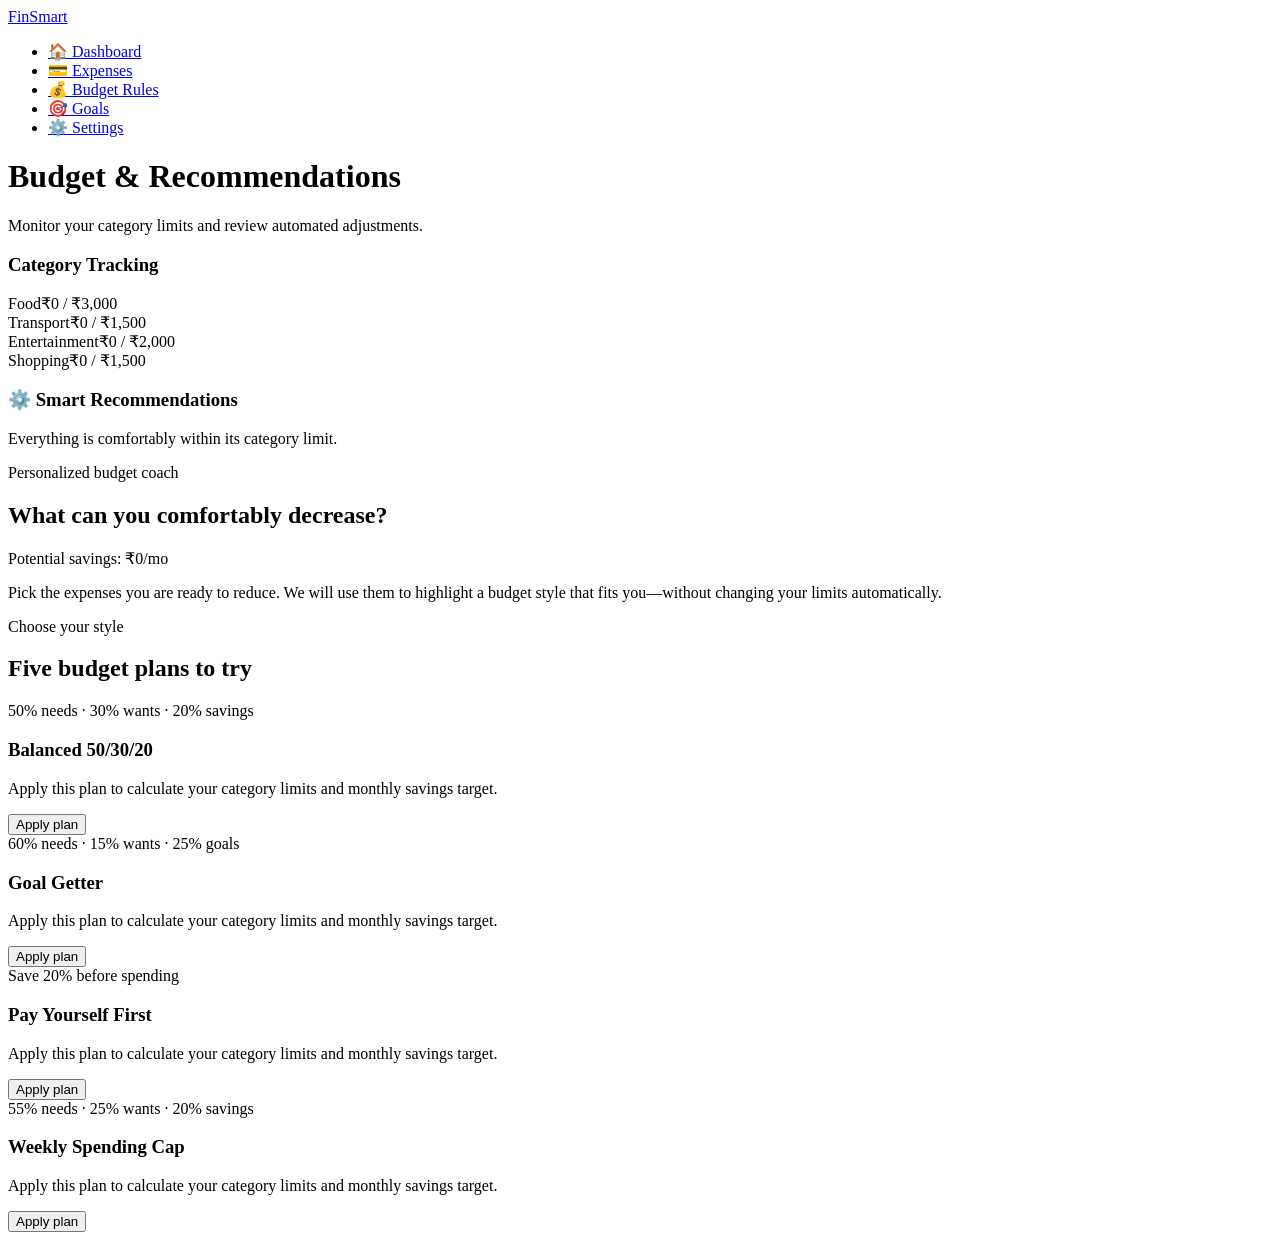
==== budgets.html @ 2ed146d9 "Merge pull request #1 from DeepanshuDev09/main Update project" ====
<!DOCTYPE html>
<html lang="en">
<head>
    <meta charset="UTF-8">
    <meta name="viewport" content="width=device-width, initial-scale=1.0">
    <title>Budget Rules | FinSmart</title>
    <link rel="stylesheet" href="style.css">
</head>
<body>
    <div class="app-container">
        
        <!-- SAAS Sidebar -->
        <aside class="sidebar">
            <div class="logo"><a href="index.html">FinSmart</a></div>
            <ul class="nav-links">
                <li><a href="home.html">🏠 Dashboard</a></li>
                <li><a href="expenses.html">💳 Expenses</a></li>
                <li><a href="budgets.html" class="active">💰 Budget Rules</a></li>
                <li><a href="goals.html">🎯 Goals</a></li>
                <li><a href="settings.html">⚙️ Settings</a></li>
            </ul>
        </aside>
        <!-- Main Content -->
        <main class="main-content">
            <div class="page-header">
                <h1>Budget & Recommendations</h1>
                <p>Monitor your category limits and review automated adjustments.</p>
            </div>

            <div class="grid-2">
                <!-- Progress Bars Section -->
                <div class="card">
                    <h3>Category Tracking</h3>
                    <div id="budget-progress-list">
                        <!-- JS will inject progress bars here -->
                    </div>
                </div>

                <!-- Recommendation Engine Section -->
                <div class="card">
                    <h3>⚙️ Smart Recommendations</h3>
                    <div id="recommendations-container">
                        <!-- JS will inject rule-based advice here -->
                    </div>
                </div>
            </div>

            <section class="budget-coach card" aria-labelledby="budget-coach-title">
                <div class="section-heading">
                    <div>
                        <p class="eyebrow">Personalized budget coach</p>
                        <h2 id="budget-coach-title">What can you comfortably decrease?</h2>
                    </div>
                    <span id="potential-savings" class="savings-pill">Potential savings: ₹0/mo</span>
                </div>
                <p class="coach-intro">Pick the expenses you are ready to reduce. We will use them to highlight a budget style that fits you—without changing your limits automatically.</p>
                <div id="expense-reduction-list" class="reduction-list"></div>

                <div class="plan-heading">
                    <div>
                        <p class="eyebrow">Choose your style</p>
                        <h2>Five budget plans to try</h2>
                    </div>
                    <p id="plan-selection-status" class="selection-status" aria-live="polite"></p>
                </div>
                <div id="budget-plan-list" class="plan-grid"></div>
            </section>
        </main>

    </div>
    <script src="script.js"></script>
</body>
</html>
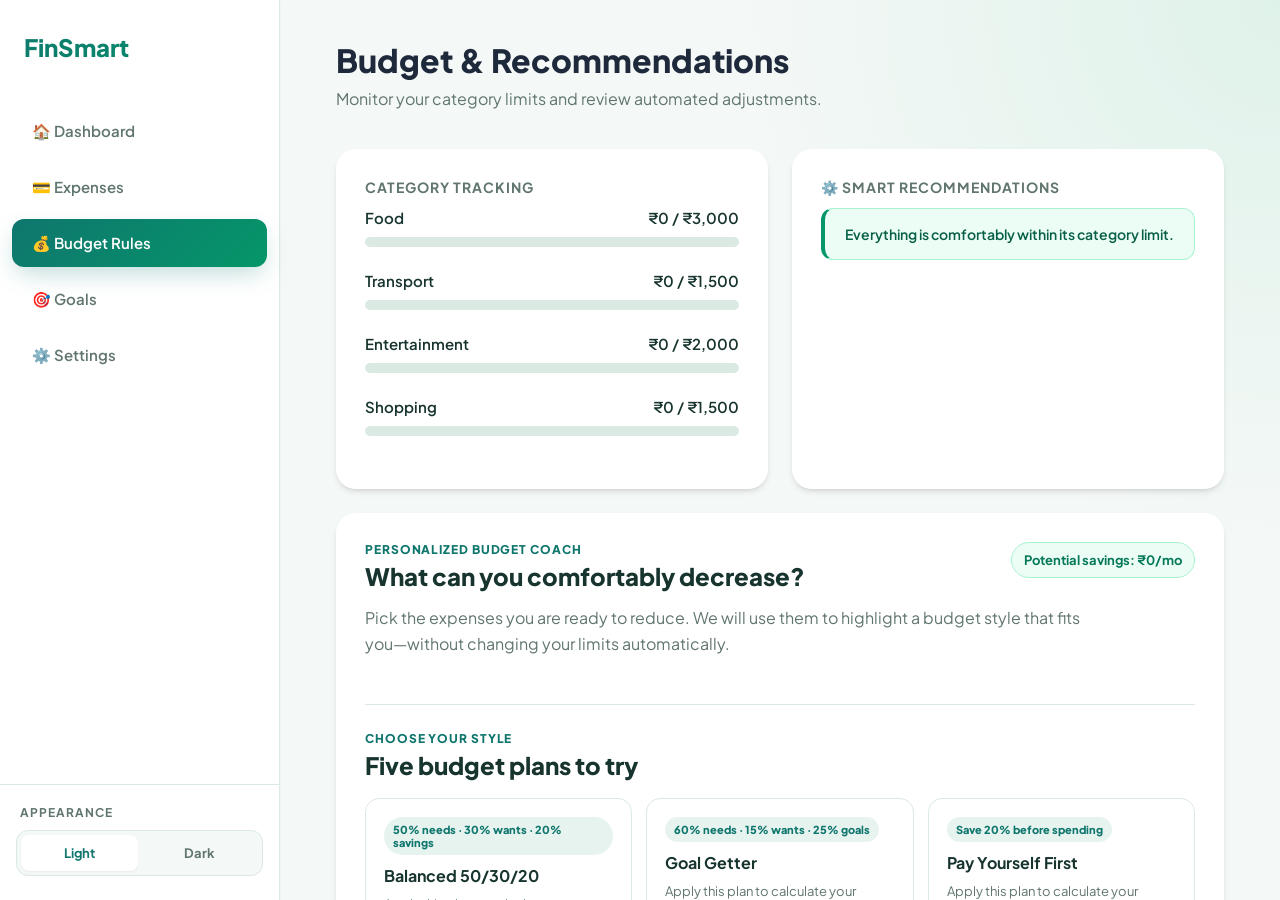
==== commit 4dc8e81a: "Merge pull request #2 from DeepanshuDev09/main add dark and light mode" ====
--- a/budgets.html
+++ b/budgets.html
@@ -18,7 +18,14 @@
                 <li><a href="budgets.html" class="active">💰 Budget Rules</a></li>
                 <li><a href="goals.html">🎯 Goals</a></li>
                 <li><a href="settings.html">⚙️ Settings</a></li>
-            </ul>
+            </ul>
+            <div class="sidebar-theme" aria-label="Appearance settings">
+                <span class="sidebar-theme-label">Appearance</span>
+                <div class="theme-switch" role="group" aria-label="Color theme">
+                    <button id="light-mode-btn" class="theme-option" type="button" aria-pressed="true">Light</button>
+                    <button id="dark-mode-btn" class="theme-option" type="button" aria-pressed="false">Dark</button>
+                </div>
+            </div>
         </aside>
         <!-- Main Content -->
         <main class="main-content">
--- a/style.css
+++ b/style.css
@@ -0,0 +1,437 @@
+@import url('https://fonts.googleapis.com/css2?family=Plus+Jakarta+Sans:wght@400;500;600;700;800&display=swap');
+
+:root {
+    --primary: #0f766e;
+    --primary-hover: #115e59;
+    --secondary: #d97706;
+    --primary-gradient: linear-gradient(135deg, #0f766e 0%, #059669 100%);
+    --success: #059669;
+    --warning: #d97706;
+    --danger: #ef4444;
+    --bg: #f4f8f6;
+    --surface: #ffffff;
+    --text-main: #17342f;
+    --text-muted: #60756e;
+    --border: #dbe9e3;
+    --shadow-sm: 0 1px 2px 0 rgb(0 0 0 / 0.05);
+    --shadow-md: 0 4px 6px -1px rgb(0 0 0 / 0.1), 0 2px 4px -2px rgb(0 0 0 / 0.1);
+    --shadow-lg: 0 10px 15px -3px rgb(0 0 0 / 0.1), 0 4px 6px -4px rgb(0 0 0 / 0.1);
+    --shadow-glow: 0 10px 25px -5px rgba(15, 118, 110, 0.28);
+}
+
+* {
+    margin: 0;
+    padding: 0;
+    box-sizing: border-box;
+    font-family: 'Plus Jakarta Sans', sans-serif;
+}
+
+body {
+    background-color: var(--bg);
+    color: var(--text-main);
+    -webkit-font-smoothing: antialiased;
+}
+
+.app-container {
+    display: flex;
+    height: 100vh;
+    overflow: hidden;
+}
+
+/* --- Premium Sidebar --- */
+.sidebar {
+    width: 280px;
+    background-color: var(--surface);
+    border-right: 1px solid var(--border);
+    display: flex;
+    flex-direction: column;
+    box-shadow: var(--shadow-sm);
+    z-index: 10;
+}
+
+.logo {
+    padding: 32px 24px;
+    font-size: 24px;
+    font-weight: 800;
+    background: var(--primary-gradient);
+    -webkit-background-clip: text;
+    -webkit-text-fill-color: transparent;
+    border-bottom: 1px solid transparent; /* removed harsh line */
+}
+
+.nav-links {
+    padding: 12px;
+    list-style: none;
+    flex: 1;
+}
+
+.nav-links li a {
+    display: flex;
+    align-items: center;
+    padding: 14px 20px;
+    margin-bottom: 8px;
+    border-radius: 12px;
+    color: var(--text-muted);
+    text-decoration: none;
+    font-weight: 600;
+    font-size: 15px;
+    transition: all 0.3s ease;
+}
+
+.nav-links li a:hover {
+    background-color: #e6f3ee;
+    color: var(--primary);
+    transform: translateX(4px);
+}
+
+.nav-links li a.active {
+    background: var(--primary-gradient);
+    color: white;
+    box-shadow: var(--shadow-glow);
+}
+
+.sidebar-theme { padding: 20px 16px 24px; border-top: 1px solid var(--border); }
+.sidebar-theme-label { display: block; margin: 0 4px 10px; color: var(--text-muted); font-size: 12px; font-weight: 700; letter-spacing: 0.08em; text-transform: uppercase; }
+.theme-switch { display: grid; grid-template-columns: 1fr 1fr; gap: 4px; padding: 4px; background: var(--bg); border: 1px solid var(--border); border-radius: 12px; }
+.theme-option { padding: 10px 6px; border: 0; border-radius: 8px; background: transparent; color: var(--text-muted); cursor: pointer; font: inherit; font-size: 13px; font-weight: 700; transition: background 0.2s ease, color 0.2s ease, box-shadow 0.2s ease; }
+.theme-option:hover { color: var(--primary); }
+.theme-option.active { background: var(--surface); color: var(--primary); box-shadow: var(--shadow-sm); }
+
+/* --- Main Content Area --- */
+.main-content {
+    flex: 1;
+    padding: 40px 56px;
+    overflow-y: auto;
+    background: radial-gradient(circle at top right, #dff2ea 0%, var(--bg) 40%);
+}
+
+.page-header {
+    margin-bottom: 40px;
+}
+
+.page-header h1 {
+    font-size: 32px;
+    font-weight: 800;
+    margin-bottom: 8px;
+    color: #1e293b;
+}
+
+.page-header p {
+    color: var(--text-muted);
+    font-size: 16px;
+}
+
+/* --- Layout Grids --- */
+.grid-3 {
+    display: grid;
+    grid-template-columns: repeat(auto-fit, minmax(280px, 1fr));
+    gap: 24px;
+    margin-bottom: 32px;
+}
+
+.grid-2 {
+    display: grid;
+    grid-template-columns: repeat(auto-fit, minmax(400px, 1fr));
+    gap: 24px;
+}
+
+/* --- Beautiful Cards --- */
+.card {
+    background-color: var(--surface);
+    padding: 28px;
+    border-radius: 20px;
+    border: 1px solid rgba(255, 255, 255, 0.8);
+    box-shadow: var(--shadow-md);
+    transition: transform 0.3s ease, box-shadow 0.3s ease;
+    backdrop-filter: blur(10px);
+}
+
+.card:hover {
+    transform: translateY(-4px);
+    box-shadow: var(--shadow-lg);
+}
+
+.card h3 {
+    font-size: 14px;
+    color: var(--text-muted);
+    margin-bottom: 12px;
+    text-transform: uppercase;
+    letter-spacing: 1px;
+    font-weight: 700;
+}
+
+.card h2 {
+    font-size: 36px;
+    font-weight: 800;
+    color: var(--text-main);
+}
+
+/* Gradient Card for Primary Metrics */
+.card-primary {
+    background: var(--primary-gradient);
+    color: white;
+    border: none;
+    box-shadow: var(--shadow-glow);
+}
+
+.card-primary h3, .card-primary p {
+    color: rgba(255, 255, 255, 0.9) !important;
+}
+
+.card-primary h2 {
+    color: white;
+}
+
+.financial-health { margin-bottom:32px; padding:22px 28px; }
+.health-heading { align-items:flex-start; display:flex; gap:18px; justify-content:space-between; }.health-heading .eyebrow { margin:0 0 5px; }.health-heading h2 { color:var(--text-main); font-size:21px; margin:0; }.health-message { color:var(--text-muted); font-size:14px; margin:6px 0 0; }
+.health-status { border-radius:999px; font-size:13px; font-weight:700; padding:7px 10px; white-space:nowrap; }.health-status.good { background:#ecfdf5; color:#047857; }.health-status.average { background:#fffbeb; color:#a16207; }.health-status.attention { background:#fef2f2; color:#b91c1c; }
+.health-score-row { align-items:center; display:grid; gap:18px; grid-template-columns:auto minmax(0,1fr); margin-top:20px; }.health-score-row strong { color:var(--text-main); font-size:31px; line-height:1; }.health-score-row small { color:var(--text-muted); font-size:16px; font-weight:700; }.health-progress { background:var(--border); border-radius:999px; height:12px; overflow:hidden; }.health-progress i { background:var(--primary-gradient); border-radius:inherit; display:block; height:100%; transition:width .35s ease; }.health-factors { color:var(--text-muted); font-size:12px; margin:12px 0 0; }
+
+/* --- Alerts (Rule Engine Visuals) --- */
+.alert {
+    padding: 16px 20px;
+    border-radius: 12px;
+    margin-bottom: 16px;
+    font-weight: 600;
+    display: flex;
+    align-items: center;
+    gap: 12px;
+    font-size: 14px;
+    animation: slideIn 0.4s ease-out;
+}
+
+@keyframes slideIn {
+    from { opacity: 0; transform: translateX(-10px); }
+    to { opacity: 1; transform: translateX(0); }
+}
+
+.alert-danger { background: #fef2f2; color: #991b1b; border: 1px solid #fecaca; border-left: 4px solid var(--danger); }
+.alert-warning { background: #fffbeb; color: #92400e; border: 1px solid #fde68a; border-left: 4px solid var(--warning); }
+.alert-success { background: #ecfdf5; color: #065f46; border: 1px solid #a7f3d0; border-left: 4px solid var(--success); }
+
+/* --- Forms & Buttons --- */
+.form-group { 
+    margin-bottom: 20px; 
+}
+
+.form-group label { 
+    display: block; 
+    margin-bottom: 8px; 
+    font-size: 14px; 
+    font-weight: 600; 
+    color: var(--text-muted); 
+}
+
+.form-hint {
+    display: block;
+    margin-top: 7px;
+    font-size: 12px;
+    color: var(--text-muted);
+}
+
+.filter-range { display: flex; align-items: center; gap: 7px; color: var(--text-muted); font-size: 12px; white-space: nowrap; }
+.filter-range input { min-width: 112px; }
+.empty-expense-cta { width: 100%; margin-top: 12px; padding: 9px 15px; }
+
+.form-group input, 
+.form-group select { 
+    width: 100%; 
+    padding: 14px 16px; 
+    border: 2px solid var(--border); 
+    border-radius: 12px; 
+    font-size: 15px; 
+    outline: none; 
+    background-color: var(--bg);
+    transition: all 0.3s;
+}
+
+.form-group input:focus, 
+.form-group select:focus { 
+    border-color: var(--primary); 
+    background-color: var(--surface);
+    box-shadow: 0 0 0 4px rgba(99, 102, 241, 0.1);
+}
+
+.btn-primary { 
+    width: 100%; 
+    padding: 14px; 
+    background: var(--primary-gradient);
+    color: white; 
+    border: none; 
+    border-radius: 12px; 
+    font-weight: 700; 
+    font-size: 15px;
+    cursor: pointer; 
+    transition: all 0.3s; 
+    box-shadow: 0 4px 6px rgba(99, 102, 241, 0.25);
+}
+
+.btn-primary:hover { 
+    box-shadow: var(--shadow-glow);
+    transform: translateY(-2px);
+}
+
+.btn-small {
+    padding: 10px 16px;
+    font-size: 13px;
+    border-radius: 8px;
+    font-weight: 700;
+}
+
+body:has(#dash-allowance) .nav-links li a:hover { background-color: #e6f3ee; }
+body:has(#dash-allowance) .metric-card { border-top: 4px solid #0f766e; }
+body:has(#dash-allowance) .metric-card:nth-child(2) { background:#fff8ed; border-top-color:#d97706; }
+body:has(#dash-allowance) .metric-card:nth-child(2) h2 { color:#a55208; }
+body:has(#dash-allowance) .card-primary { background: linear-gradient(135deg, #0f766e 0%, #047857 100%); }
+body:has(#dash-allowance) .streak-card { background: linear-gradient(135deg, #c2410c, #ea580c); }
+.btn-accept, .btn-reject { border: 0; cursor: pointer; }
+.btn-accept { background: var(--primary); color: #fff; }
+.btn-reject { background: #f1f5f9; color: var(--text-muted); }
+
+/* --- Goals: What-if calculator --- */
+.what-if-card { align-self: start; }
+.what-if-card > p { line-height: 1.55; }
+.calc-section { display: grid; gap: 12px; }
+.calc-section label { color: var(--text-main); font-size: 14px; font-weight: 600; line-height: 1.6; }
+.inline-input, .calc-section select, .calc-section > input { appearance: textfield; border: 1px solid var(--border); border-radius: 8px; color: var(--text-main); font: inherit; outline: none; padding: 9px 10px; transition: border-color .2s ease, box-shadow .2s ease; }
+.inline-input { background: var(--bg); display: inline-block; margin: 0 4px; min-width: 0; vertical-align: middle; width: 88px; }
+.calc-section select, .calc-section > input { background: var(--bg); width: 100%; }
+.inline-input:focus, .calc-section select:focus, .calc-section > input:focus { border-color: var(--primary); box-shadow: 0 0 0 3px rgba(99, 102, 241, .14); }
+.calc-section .btn-small { justify-self: start; }
+.calc-section h4 { font-size: 15px; }
+.calc-section p, .sim-result { color: var(--text-muted); font-size: 13px; line-height: 1.5; }
+.sim-result:not(:empty) { background: #e6f3ee; border-radius: 10px; color: #0f5f59; font-weight: 600; padding: 10px 12px; }
+.divider { border: 0; border-top: 1px solid var(--border); margin: 24px 0; }
+@media (max-width: 480px) { .inline-input { display: block; margin: 8px 0; width: 100%; } .calc-section .btn-small { width: 100%; } }
+
+/* --- Progress Bars --- */
+.budget-item { margin-bottom: 24px; }
+
+.budget-stats {
+    display: flex;
+    justify-content: space-between;
+    margin-bottom: 10px;
+    font-size: 15px;
+    font-weight: 600;
+}
+
+.progress-track {
+    width: 100%;
+    height: 10px;
+    background-color: var(--border);
+    border-radius: 10px;
+    overflow: hidden;
+}
+
+.progress-fill {
+    height: 100%;
+    background: var(--success);
+    border-radius: 10px;
+    transition: width 0.8s cubic-bezier(0.4, 0, 0.2, 1);
+}
+
+.progress-fill.warning { background: var(--warning); }
+.progress-fill.danger { background: var(--danger); }
+
+/* --- Data Tables --- */
+.table-container { 
+    background: var(--surface);
+    border-radius: 16px;
+    overflow: hidden;
+}
+
+.data-table { 
+    width: 100%; 
+    border-collapse: collapse; 
+}
+
+.data-table th { 
+    padding: 16px; 
+    background-color: #f8fafc;
+    color: var(--text-muted); 
+    font-weight: 700; 
+    text-transform: uppercase; 
+    font-size: 12px; 
+    letter-spacing: 0.5px;
+}
+
+.data-table td { 
+    padding: 16px; 
+    border-bottom: 1px solid var(--border); 
+    font-size: 15px; 
+    font-weight: 500;
+}
+
+.data-table tbody tr:hover { 
+    background-color: #f1f5f9; 
+}
+
+.amount-cell { 
+    font-weight: 700; 
+    color: var(--text-main);
+}
+
+/* --- Budget coach --- */
+.budget-coach { margin-top: 24px; }
+.section-heading, .plan-heading { display: flex; justify-content: space-between; align-items: flex-start; gap: 20px; }
+.section-heading h2, .plan-heading h2 { font-size: 24px; margin-top: 4px; }
+.eyebrow { color: var(--primary); font-size: 12px; font-weight: 800; letter-spacing: .9px; text-transform: uppercase; }
+.coach-intro { color: var(--text-muted); line-height: 1.6; margin: 14px 0 20px; max-width: 720px; }
+.savings-pill { background: #ecfdf5; border: 1px solid #a7f3d0; border-radius: 999px; color: #047857; font-size: 13px; font-weight: 700; padding: 9px 12px; white-space: nowrap; }
+.reduction-list { display: grid; grid-template-columns: repeat(auto-fit, minmax(210px, 1fr)); gap: 12px; }
+.reduction-option { align-items: center; background: var(--bg); border: 1px solid var(--border); border-radius: 12px; cursor: pointer; display: flex; gap: 10px; padding: 14px; transition: .2s ease; }
+.reduction-option:hover, .reduction-option.selected { border-color: var(--primary); background: #e6f3ee; }
+.reduction-option input { accent-color: var(--primary); height: 16px; width: 16px; }
+.reduction-option span:nth-child(2) { display: grid; gap: 3px; flex: 1; font-size: 14px; }
+.reduction-option small { color: var(--text-muted); }
+.reduction-amount { color: var(--text-muted); font-size: 12px; font-weight: 700; white-space: nowrap; }
+.plan-heading { border-top: 1px solid var(--border); margin-top: 28px; padding-top: 26px; }
+.selection-status { color: var(--primary); font-size: 13px; font-weight: 700; padding-top: 7px; }
+.plan-grid { display: grid; gap: 14px; grid-template-columns: repeat(auto-fit, minmax(210px, 1fr)); margin-top: 18px; }
+.plan-card { border: 1px solid var(--border); border-radius: 14px; display: flex; flex-direction: column; min-height: 230px; padding: 18px; transition: .2s ease; }
+.plan-card:hover, .plan-card.selected { border-color: var(--primary); box-shadow: 0 8px 20px rgba(99, 102, 241, .12); transform: translateY(-2px); }
+.plan-card.selected { background: #ecf7f2; }
+.plan-card h3 { color: var(--text-main); font-size: 16px; letter-spacing: 0; margin: 10px 0 8px; text-transform: none; }
+.plan-card p, .plan-card small { color: var(--text-muted); font-size: 13px; line-height: 1.55; }
+.plan-card small { font-weight: 700; margin-top: 10px; }
+.plan-rule { background: #e6f3ee; border-radius: 999px; color: var(--primary); font-size: 11px; font-weight: 800; padding: 6px 9px; width: fit-content; }
+.btn-plan { background: transparent; border: 1px solid var(--primary); border-radius: 8px; color: var(--primary); cursor: pointer; font-size: 13px; font-weight: 700; margin-top: auto; padding: 9px 10px; transition: .2s ease; }
+.plan-card.selected .btn-plan, .btn-plan:hover { background: var(--primary); color: #fff; }
+.goal-actions { align-items: center; display: flex; gap: 8px; margin-top: 16px; }
+.goal-actions input { border: 1px solid var(--border); border-radius: 8px; font-size: 13px; min-width: 0; padding: 9px; width: 130px; }
+.goal-card { background:var(--surface); border:1px solid var(--border); border-radius:8px; margin-bottom:16px; padding:18px; }
+.goal-header { align-items:center; display:flex; gap:12px; justify-content:space-between; }.goal-header h4 { font-size:17px; margin:0; }
+.goal-percent { background:#ecfdf5; border:1px solid #a7f3d0; border-radius:999px; color:#047857; font-size:12px; font-weight:700; padding:5px 8px; white-space:nowrap; }
+.goal-amount { align-items:baseline; display:flex; gap:7px; margin:14px 0 12px; }.goal-amount strong { color:var(--text-main); font-size:24px; }.goal-amount span { color:var(--text-muted); font-size:13px; }
+.goal-details { display:grid; gap:10px; grid-template-columns:repeat(3, minmax(0, 1fr)); margin-top:15px; }.goal-details div { border-right:1px solid var(--border); display:grid; gap:4px; padding-right:10px; }.goal-details div:last-child { border-right:0; }.goal-details span { color:var(--text-muted); font-size:12px; }.goal-details strong { color:var(--text-main); font-size:14px; }
+@media (max-width: 480px) { .goal-details { grid-template-columns:1fr; }.goal-details div { border-bottom:1px solid var(--border); border-right:0; padding:0 0 9px; }.goal-details div:last-child { border-bottom:0; padding-bottom:0; }.goal-actions input { flex:1; } }
+@media (max-width: 600px) { .section-heading, .plan-heading { flex-direction: column; gap: 10px; } .savings-pill { white-space: normal; } }
+
+/* Finance feature interface */
+.expense-filters,.compact-form,.settings-actions { display:flex; flex-wrap:wrap; gap:10px; margin:0 0 16px; }
+.expense-filter-row { display:flex; gap:10px; width:100%; }
+.expense-filters input,.expense-filters select,.compact-form input,.compact-form select { flex:1 1 125px; min-width:0; padding:10px 12px; border:1px solid var(--border); border-radius:9px; background:var(--bg); color:var(--text-main); }
+.expense-history-card { grid-column:1 / -1; }
+.add-expense-card { padding:34px; }
+@media (min-width: 821px) { .grid-2:has(.expense-history-card) { grid-template-columns:minmax(400px, 1.2fr) minmax(300px, .8fr); } }
+.transaction-history-heading { align-items:flex-start; display:flex; gap:16px; justify-content:space-between; margin-bottom:16px; }
+.transaction-history-heading h3 { margin-bottom:5px; }.transaction-summary { color:var(--text-muted); font-size:13px; margin:0; }
+.transaction-tools { align-items:center; display:flex; flex-wrap:wrap; gap:8px; justify-content:flex-end; }.transaction-tools select { border:1px solid var(--border); border-radius:8px; background:var(--bg); color:var(--text-main); font:inherit; padding:8px 10px; }
+.expense-pagination { align-items:center; display:flex; gap:8px; justify-content:space-between; margin-top:14px; min-height:34px; }.expense-pagination span { color:var(--text-muted); font-size:13px; }.expense-pagination button { margin:0; }.expense-pagination button:disabled { cursor:not-allowed; opacity:.45; }
+.compact-form .btn-small { flex:1 1 120px; }.feature-row { margin-top:24px; }
+.recurring-frequency-field { color:var(--text-muted); display:grid; flex:1 1 125px; font-size:12px; gap:4px; }
+.recurring-frequency-field select { width:100%; }
+.simple-list { display:grid; gap:10px; }.simple-list > div { display:flex; align-items:center; justify-content:space-between; gap:12px; padding:11px 0; border-bottom:1px solid var(--border); }.simple-list span { display:grid; gap:3px; }.simple-list small,.expense-note { color:var(--text-muted); font-size:12px; }
+.table-action { border:0; background:transparent; color:var(--primary); cursor:pointer; font:inherit; font-weight:700; margin-right:8px; white-space:nowrap; }.danger-text { color:var(--danger); }.empty-state { color:var(--text-muted); font-size:14px; padding:12px 0; }
+.chart-list { display:grid; gap:14px; min-height:100px; }.chart-row { display:grid; grid-template-columns:105px 1fr auto; align-items:center; gap:10px; font-size:13px; }.chart-row span { color:var(--text-muted); overflow:hidden; text-overflow:ellipsis; white-space:nowrap; }.chart-track { height:9px; border-radius:99px; background:var(--border); overflow:hidden; }.chart-track i,.goal-visual .progress-track i { display:block; height:100%; background:var(--primary-gradient); border-radius:inherit; }.chart-row strong { font-size:12px; }.streak-card { display:grid; gap:8px; padding:16px; border-radius:14px; color:#fff; background:linear-gradient(135deg,#0f766e,#10b981); }.streak-card strong { font-size:25px; }.streak-card span { opacity:.88; font-size:13px; }.goal-visual { display:grid; gap:7px; }.goal-visual span { display:flex; justify-content:space-between; font-size:13px; font-weight:700; }.goal-visual b { color:var(--primary); }
+.file-button { display:inline-flex; align-items:center; }.file-button input { display:none; }
+.household-total { display:grid; gap:3px; padding-bottom:10px; border-bottom:1px solid var(--border); }.household-total strong { font-size:25px; color:var(--primary); }.household-total span,.member-share { color:var(--text-muted); font-size:13px; }.member-share { display:flex; justify-content:space-between; padding:9px 0; border-bottom:1px solid var(--border); }.member-share strong { color:var(--text-main); }
+.dark-mode { --bg:#0b1715; --surface:#10201d; --text-main:#e1f0eb; --text-muted:#92aea4; --border:#29433d; }.dark-mode .main-content { background:radial-gradient(circle at top right,#123d35,var(--bg) 42%); }.dark-mode .page-header h1,.dark-mode .card h2 { color:var(--text-main); }.dark-mode .nav-links li a:hover,.dark-mode .data-table th,.dark-mode .data-table tbody tr:hover,.dark-mode .btn-reject { background:#18332d; }.dark-mode .card,.dark-mode .sidebar { border-color:var(--border); }.dark-mode .theme-option.active { background:#18332d; color:#8ee6ca; }.dark-mode .form-group input,.dark-mode .form-group select { background:#0c1c18; color:var(--text-main); border-color:var(--border); }.dark-mode .alert-success { background:#063d31; color:#c7f9df; border-color:#065f46; }.dark-mode .alert-warning { background:#4a3505; color:#fde68a; border-color:#854d0e; }.dark-mode .alert-danger { background:#4c1515; color:#fecaca; border-color:#991b1b; }
+@media (max-width: 820px) { .app-container { height:auto; min-height:100vh; overflow:visible; flex-direction:column; }.sidebar { width:100%; flex-direction:row; align-items:center; overflow-x:auto; border-right:0; border-bottom:1px solid var(--border); }.logo { padding:16px; white-space:nowrap; border:0; font-size:20px; }.nav-links { display:flex; padding:8px; gap:4px; }.nav-links li a { padding:10px 12px; margin:0; white-space:nowrap; font-size:13px; }.main-content { padding:28px 18px; overflow:visible; }.grid-2 { grid-template-columns:1fr; }.card { padding:20px; }.page-header { margin-bottom:24px; }.data-table { min-width:620px; }.table-container { overflow-x:auto; }.chart-row { grid-template-columns:80px 1fr auto; } }
+@media (max-width: 600px) { .transaction-history-heading { flex-direction:column; }.transaction-tools { justify-content:flex-start; width:100%; }.transaction-tools select { flex:1; min-width:0; }.expense-filter-row { flex-direction:column; }.expense-filter-row input,.expense-filter-row select { width:100%; } }
+@media (max-width: 520px) { .financial-health { padding:20px; }.health-heading { flex-direction:column; gap:10px; }.health-score-row { gap:14px; }.health-status { align-self:flex-start; } }
+
+body:has(#dash-allowance) .streak-card { background: linear-gradient(135deg, #c2410c, #ea580c); }
+a{
+    text-decoration: none;
+}
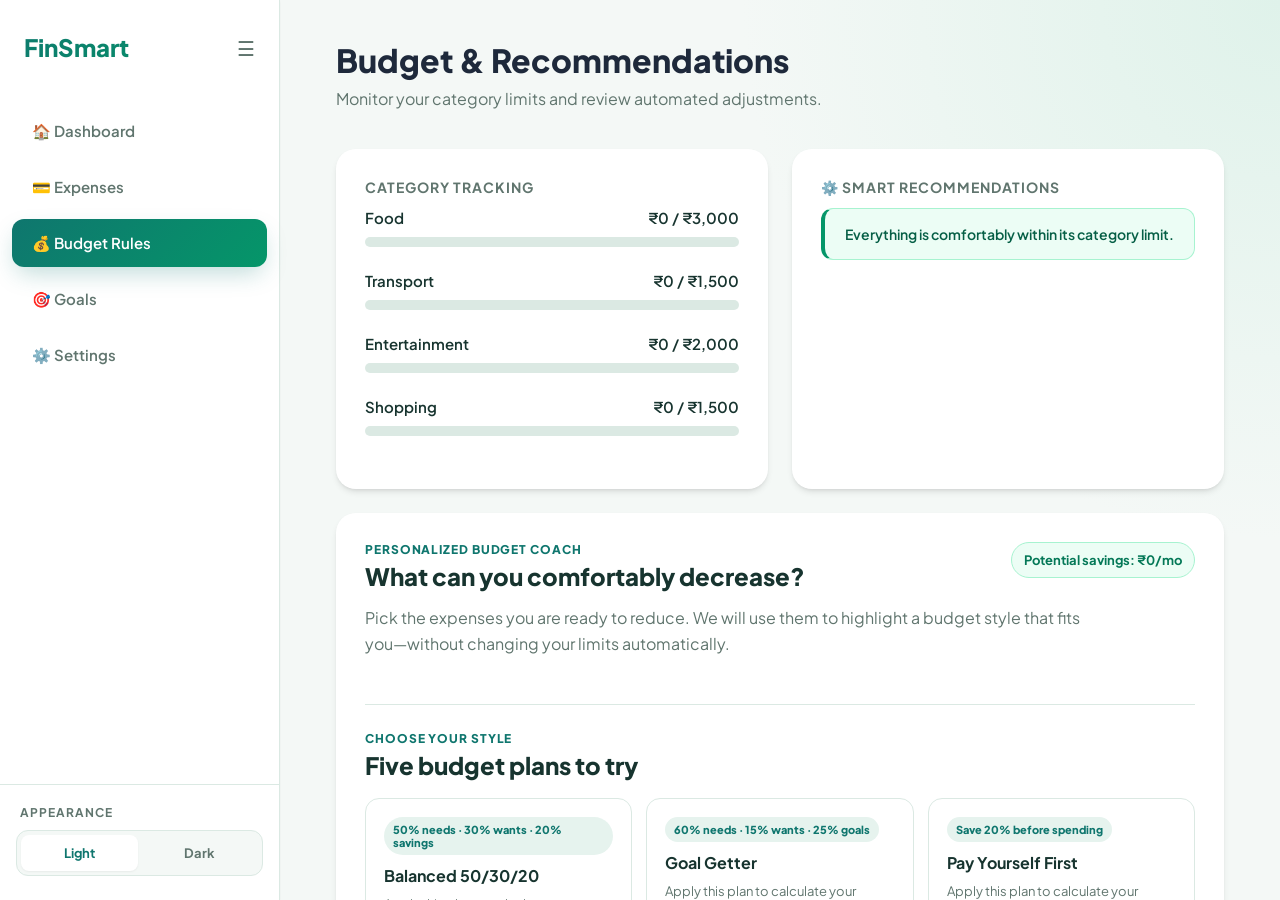
==== commit f116ff02: "Merge pull request #3 from DeepanshuDev09/main add slider bar toggle" ====
--- a/budgets.html
+++ b/budgets.html
@@ -10,8 +10,8 @@
     <div class="app-container">
         
         <!-- SAAS Sidebar -->
-        <aside class="sidebar">
-            <div class="logo"><a href="index.html">FinSmart</a></div>
+        <aside class="sidebar" id="app-sidebar">
+            <div class="sidebar-top"><div class="logo"><a href="index.html">FinSmart</a></div><button id="sidebar-toggle" class="sidebar-toggle" type="button" aria-label="Collapse sidebar" aria-expanded="true" title="Collapse sidebar">&#9776;</button></div>
             <ul class="nav-links">
                 <li><a href="home.html">🏠 Dashboard</a></li>
                 <li><a href="expenses.html">💳 Expenses</a></li>
--- a/style.css
+++ b/style.css
@@ -39,15 +39,33 @@
 }
 
 /* --- Premium Sidebar --- */
-.sidebar {
+.sidebar {
     width: 280px;
     background-color: var(--surface);
     border-right: 1px solid var(--border);
     display: flex;
     flex-direction: column;
     box-shadow: var(--shadow-sm);
-    z-index: 10;
-}
+    z-index: 10;
+    transition: width .24s ease, transform .24s ease;
+}
+
+.sidebar-top { display: flex; align-items: center; justify-content: space-between; }
+.sidebar-top .logo { flex: 1; }
+.sidebar-toggle { align-items: center; background: transparent; border: 0; border-radius: 9px; color: var(--text-muted); cursor: pointer; display: inline-flex; font-size: 20px; height: 38px; justify-content: center; margin-right: 14px; width: 38px; }
+.sidebar-toggle:hover { background: var(--bg); color: var(--primary); }
+.sidebar-collapsed .sidebar { width: 76px; }
+.sidebar-collapsed .sidebar-top .logo, .sidebar-collapsed .sidebar-theme { display: none; }
+.sidebar-collapsed .sidebar-top { justify-content: center; padding: 18px 0; }
+.sidebar-collapsed .sidebar-toggle { margin: 0; }
+.sidebar-collapsed .nav-links { padding: 10px; }
+.sidebar-collapsed .nav-links li a { justify-content: center; padding: 14px 8px; font-size: 0; }
+.sidebar-collapsed .nav-links li a::before { font-size: 18px; }
+.sidebar-collapsed .nav-links li:nth-child(1) a::before { content: '\1F3E0'; }
+.sidebar-collapsed .nav-links li:nth-child(2) a::before { content: '\1F4B3'; }
+.sidebar-collapsed .nav-links li:nth-child(3) a::before { content: '\1F4B0'; }
+.sidebar-collapsed .nav-links li:nth-child(4) a::before { content: '\1F3AF'; }
+.sidebar-collapsed .nav-links li:nth-child(5) a::before { content: '\2699'; }
 
 .logo {
     padding: 32px 24px;
@@ -427,7 +445,7 @@
 .file-button { display:inline-flex; align-items:center; }.file-button input { display:none; }
 .household-total { display:grid; gap:3px; padding-bottom:10px; border-bottom:1px solid var(--border); }.household-total strong { font-size:25px; color:var(--primary); }.household-total span,.member-share { color:var(--text-muted); font-size:13px; }.member-share { display:flex; justify-content:space-between; padding:9px 0; border-bottom:1px solid var(--border); }.member-share strong { color:var(--text-main); }
 .dark-mode { --bg:#0b1715; --surface:#10201d; --text-main:#e1f0eb; --text-muted:#92aea4; --border:#29433d; }.dark-mode .main-content { background:radial-gradient(circle at top right,#123d35,var(--bg) 42%); }.dark-mode .page-header h1,.dark-mode .card h2 { color:var(--text-main); }.dark-mode .nav-links li a:hover,.dark-mode .data-table th,.dark-mode .data-table tbody tr:hover,.dark-mode .btn-reject { background:#18332d; }.dark-mode .card,.dark-mode .sidebar { border-color:var(--border); }.dark-mode .theme-option.active { background:#18332d; color:#8ee6ca; }.dark-mode .form-group input,.dark-mode .form-group select { background:#0c1c18; color:var(--text-main); border-color:var(--border); }.dark-mode .alert-success { background:#063d31; color:#c7f9df; border-color:#065f46; }.dark-mode .alert-warning { background:#4a3505; color:#fde68a; border-color:#854d0e; }.dark-mode .alert-danger { background:#4c1515; color:#fecaca; border-color:#991b1b; }
-@media (max-width: 820px) { .app-container { height:auto; min-height:100vh; overflow:visible; flex-direction:column; }.sidebar { width:100%; flex-direction:row; align-items:center; overflow-x:auto; border-right:0; border-bottom:1px solid var(--border); }.logo { padding:16px; white-space:nowrap; border:0; font-size:20px; }.nav-links { display:flex; padding:8px; gap:4px; }.nav-links li a { padding:10px 12px; margin:0; white-space:nowrap; font-size:13px; }.main-content { padding:28px 18px; overflow:visible; }.grid-2 { grid-template-columns:1fr; }.card { padding:20px; }.page-header { margin-bottom:24px; }.data-table { min-width:620px; }.table-container { overflow-x:auto; }.chart-row { grid-template-columns:80px 1fr auto; } }
+@media (max-width: 820px) { .app-container { height:auto; min-height:100vh; overflow:visible; }.sidebar { width:280px; height:100vh; left:0; position:fixed; top:0; }.sidebar-collapsed .sidebar { transform:translateX(-100%); width:280px; }.sidebar-collapsed .sidebar-top .logo, .sidebar-collapsed .sidebar-theme { display:block; }.sidebar-collapsed .sidebar-top { justify-content:space-between; padding:0; }.sidebar-collapsed .sidebar-toggle { margin-right:14px; }.sidebar-collapsed .nav-links { padding:12px; }.sidebar-collapsed .nav-links li a { justify-content:flex-start; padding:14px 20px; font-size:15px; }.sidebar-collapsed .nav-links li a::before { content:none; }.main-content { min-height:100vh; padding:28px 18px; overflow:visible; }.grid-2 { grid-template-columns:1fr; }.card { padding:20px; }.page-header { margin-bottom:24px; }.data-table { min-width:620px; }.table-container { overflow-x:auto; }.chart-row { grid-template-columns:80px 1fr auto; } }
 @media (max-width: 600px) { .transaction-history-heading { flex-direction:column; }.transaction-tools { justify-content:flex-start; width:100%; }.transaction-tools select { flex:1; min-width:0; }.expense-filter-row { flex-direction:column; }.expense-filter-row input,.expense-filter-row select { width:100%; } }
 @media (max-width: 520px) { .financial-health { padding:20px; }.health-heading { flex-direction:column; gap:10px; }.health-score-row { gap:14px; }.health-status { align-self:flex-start; } }
 
